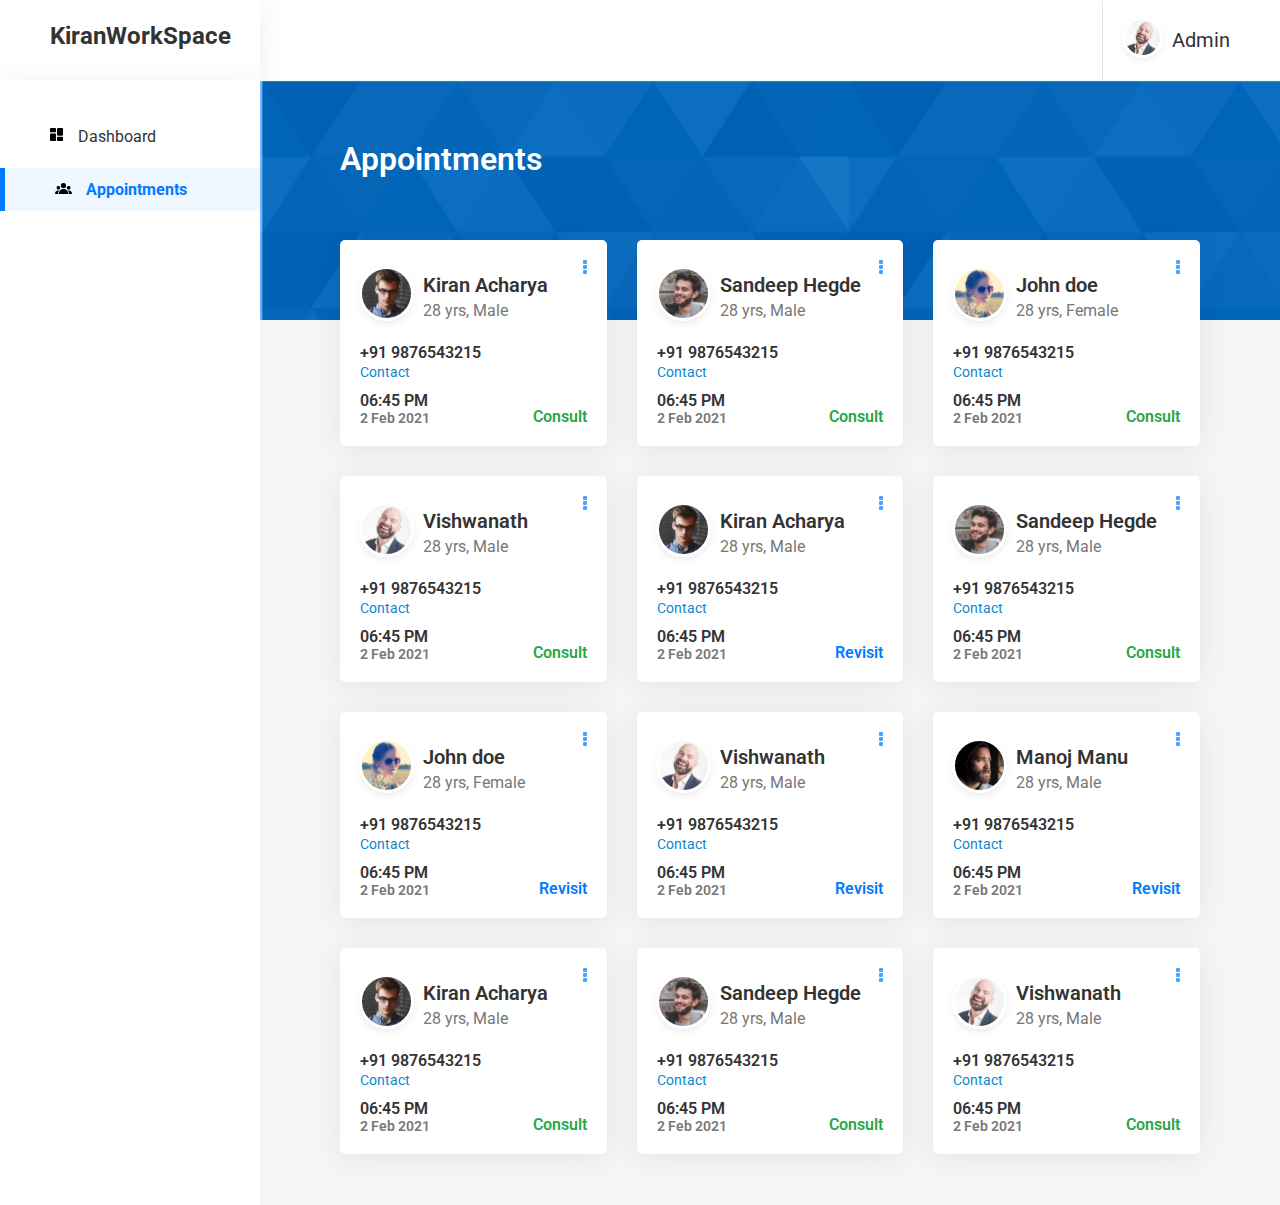
==== index.html @ a936ee46 "First page done" ====
<!DOCTYPE html>
<html lang="en">
  <head>
    <meta charset="UTF-8" />
    <meta http-equiv="X-UA-Compatible" content="IE=edge" />
    <meta name="viewport" content="width=device-width, initial-scale=1.0" />
    <title>KiranWorkSpace</title>

    <!-- Custom CSS -->
    <link rel="stylesheet" href="assets/css/style.css" />
  </head>
  <body>
    <!-- Header Section HTML Start -->

    <header id="Header">
      <div class="header-wrapper">
        <div class="logo">
          <a href="#">KiranWorkSpace</a>
        </div>
        <div class="admin">
          <img src="assets/images/admin.png" alt="admin" />
          <h4>Admin</h4>
        </div>
      </div>
    </header>

    <!-- Header Section HTML End -->

    <!-- Appointment Body Section HTML Start -->

    <div id="Appoinment-body">
      <div class="appointment-body-wrapper">
        <div class="sidebar">
          <div class="sidebar-menu">
            <li>
              <a href="#">
                <img src="assets/images/dashboard.png" alt="dashboard" />
                Dashboard</a
              >
            </li>
            <li>
              <a class="active" href="#">
                <img src="assets/images/appointment.png" alt="appointment" />
                Appointments</a
              >
            </li>
          </div>
        </div>
        <div class="appointment">
          <div class="appointment-wrapper">
            <h2>Appointments</h2>
          </div>
          <div class="appoint-card-wrapper">
            <div class="appointment-card">
              <div class="user">
                <div class="user-info">
                  <img src="assets/images/user-1.png" alt="user-1" />
                  <div>
                    <h4>Kiran Acharya</h4>
                    <h6>28 yrs, Male</h6>
                  </div>
                </div>
                <img src="assets/images/3dots.png" alt="3dots" />
              </div>
              <div class="contact-info">
                <h4>+91 9876543215</h4>
                <a href="#">Contact</a>
              </div>
              <div class="consult-time">
                <div class="appointment-time">
                  <h4>06:45 PM</h4>
                  <h6>2 Feb 2021</h6>
                </div>
                <a href="#">Consult</a>
              </div>
            </div>
            <div class="appointment-card">
              <div class="user">
                <div class="user-info">
                  <img src="assets/images/user-2.png" alt="user-2" />
                  <div>
                    <h4>Sandeep Hegde</h4>
                    <h6>28 yrs, Male</h6>
                  </div>
                </div>
                <img src="assets/images/3dots.png" alt="3dots" />
              </div>
              <div class="contact-info">
                <h4>+91 9876543215</h4>
                <a href="#">Contact</a>
              </div>
              <div class="consult-time">
                <div class="appointment-time">
                  <h4>06:45 PM</h4>
                  <h6>2 Feb 2021</h6>
                </div>
                <a href="#">Consult</a>
              </div>
            </div>
            <div class="appointment-card">
              <div class="user">
                <div class="user-info">
                  <img src="assets/images/user-3.png" alt="user-3" />
                  <div>
                    <h4>John doe</h4>
                    <h6>28 yrs, Female</h6>
                  </div>
                </div>
                <img src="assets/images/3dots.png" alt="3dots" />
              </div>
              <div class="contact-info">
                <h4>+91 9876543215</h4>
                <a href="#">Contact</a>
              </div>
              <div class="consult-time">
                <div class="appointment-time">
                  <h4>06:45 PM</h4>
                  <h6>2 Feb 2021</h6>
                </div>
                <a href="#">Consult</a>
              </div>
            </div>
            <div class="appointment-card">
              <div class="user">
                <div class="user-info">
                  <img src="assets/images/user-4.png" alt="user-4" />
                  <div>
                    <h4>Vishwanath</h4>
                    <h6>28 yrs, Male</h6>
                  </div>
                </div>
                <img src="assets/images/3dots.png" alt="3dots" />
              </div>
              <div class="contact-info">
                <h4>+91 9876543215</h4>
                <a href="#">Contact</a>
              </div>
              <div class="consult-time">
                <div class="appointment-time">
                  <h4>06:45 PM</h4>
                  <h6>2 Feb 2021</h6>
                </div>
                <a href="#">Consult</a>
              </div>
            </div>
            <div class="appointment-card">
              <div class="user">
                <div class="user-info">
                  <img src="assets/images/user-1.png" alt="user-1" />
                  <div>
                    <h4>Kiran Acharya</h4>
                    <h6>28 yrs, Male</h6>
                  </div>
                </div>
                <img src="assets/images/3dots.png" alt="3dots" />
              </div>
              <div class="contact-info">
                <h4>+91 9876543215</h4>
                <a href="#">Contact</a>
              </div>
              <div class="consult-time">
                <div class="appointment-time">
                  <h4>06:45 PM</h4>
                  <h6>2 Feb 2021</h6>
                </div>
                <a class="revisit-btn" href="#">Revisit</a>
              </div>
            </div>
            <div class="appointment-card">
              <div class="user">
                <div class="user-info">
                  <img src="assets/images/user-2.png" alt="user-2" />
                  <div>
                    <h4>Sandeep Hegde</h4>
                    <h6>28 yrs, Male</h6>
                  </div>
                </div>
                <img src="assets/images/3dots.png" alt="3dots" />
              </div>
              <div class="contact-info">
                <h4>+91 9876543215</h4>
                <a href="#">Contact</a>
              </div>
              <div class="consult-time">
                <div class="appointment-time">
                  <h4>06:45 PM</h4>
                  <h6>2 Feb 2021</h6>
                </div>
                <a href="#">Consult</a>
              </div>
            </div>
            <div class="appointment-card">
              <div class="user">
                <div class="user-info">
                  <img src="assets/images/user-3.png" alt="user-3" />
                  <div>
                    <h4>John doe</h4>
                    <h6>28 yrs, Female</h6>
                  </div>
                </div>
                <img src="assets/images/3dots.png" alt="3dots" />
              </div>
              <div class="contact-info">
                <h4>+91 9876543215</h4>
                <a href="#">Contact</a>
              </div>
              <div class="consult-time">
                <div class="appointment-time">
                  <h4>06:45 PM</h4>
                  <h6>2 Feb 2021</h6>
                </div>
                <a class="revisit-btn" href="#">Revisit</a>
              </div>
            </div>
            <div class="appointment-card">
              <div class="user">
                <div class="user-info">
                  <img src="assets/images/user-4.png" alt="user-4" />
                  <div>
                    <h4>Vishwanath</h4>
                    <h6>28 yrs, Male</h6>
                  </div>
                </div>
                <img src="assets/images/3dots.png" alt="3dots" />
              </div>
              <div class="contact-info">
                <h4>+91 9876543215</h4>
                <a href="#">Contact</a>
              </div>
              <div class="consult-time">
                <div class="appointment-time">
                  <h4>06:45 PM</h4>
                  <h6>2 Feb 2021</h6>
                </div>
                <a class="revisit-btn" href="#">Revisit</a>
              </div>
            </div>
            <div class="appointment-card">
              <div class="user">
                <div class="user-info">
                  <img src="assets/images/user-5.png" alt="user-5" />
                  <div>
                    <h4>Manoj Manu</h4>
                    <h6>28 yrs, Male</h6>
                  </div>
                </div>
                <img src="assets/images/3dots.png" alt="3dots" />
              </div>
              <div class="contact-info">
                <h4>+91 9876543215</h4>
                <a href="#">Contact</a>
              </div>
              <div class="consult-time">
                <div class="appointment-time">
                  <h4>06:45 PM</h4>
                  <h6>2 Feb 2021</h6>
                </div>
                <a class="revisit-btn" href="#">Revisit</a>
              </div>
            </div>
            <div class="appointment-card">
              <div class="user">
                <div class="user-info">
                  <img src="assets/images/user-1.png" alt="user-1" />
                  <div>
                    <h4>Kiran Acharya</h4>
                    <h6>28 yrs, Male</h6>
                  </div>
                </div>
                <img src="assets/images/3dots.png" alt="3dots" />
              </div>
              <div class="contact-info">
                <h4>+91 9876543215</h4>
                <a href="#">Contact</a>
              </div>
              <div class="consult-time">
                <div class="appointment-time">
                  <h4>06:45 PM</h4>
                  <h6>2 Feb 2021</h6>
                </div>
                <a href="#">Consult</a>
              </div>
            </div>
            <div class="appointment-card">
              <div class="user">
                <div class="user-info">
                  <img src="assets/images/user-2.png" alt="user-2" />
                  <div>
                    <h4>Sandeep Hegde</h4>
                    <h6>28 yrs, Male</h6>
                  </div>
                </div>
                <img src="assets/images/3dots.png" alt="3dots" />
              </div>
              <div class="contact-info">
                <h4>+91 9876543215</h4>
                <a href="#">Contact</a>
              </div>
              <div class="consult-time">
                <div class="appointment-time">
                  <h4>06:45 PM</h4>
                  <h6>2 Feb 2021</h6>
                </div>
                <a href="#">Consult</a>
              </div>
            </div>
            <div class="appointment-card">
              <div class="user">
                <div class="user-info">
                  <img src="assets/images/user-4.png" alt="user-4" />
                  <div>
                    <h4>Vishwanath</h4>
                    <h6>28 yrs, Male</h6>
                  </div>
                </div>
                <img src="assets/images/3dots.png" alt="3dots" />
              </div>
              <div class="contact-info">
                <h4>+91 9876543215</h4>
                <a href="#">Contact</a>
              </div>
              <div class="consult-time">
                <div class="appointment-time">
                  <h4>06:45 PM</h4>
                  <h6>2 Feb 2021</h6>
                </div>
                <a href="#">Consult</a>
              </div>
            </div>
          </div>
        </div>
      </div>
    </div>

    <!-- Appointment Body Section HTML End -->

    <!-- Custom JavaScript -->
    <script src="assets/js/script.js"></script>
  </body>
</html>
---- assets/css/style.css ----
/* Base Styles CSS Start */

/* Font */
@import url("https://fonts.googleapis.com/css2?family=Roboto:wght@300;400;500;700&display=swap");

* {
  margin: 0;
  padding: 0;
  box-sizing: border-box;
}

body {
  font-family: "Roboto", sans-serif;
  scroll-behavior: smooth;
}

/* Base Styles CSS End */

/* Header Section CSS Start */

.header-wrapper {
  display: flex;
  justify-content: space-between;
  align-items: center;
  background: #ffffff;
}

.logo {
  max-width: 260px;
  width: 100%;
  height: 80px;
  background: #ffffff !important;
  padding-left: 50px;
  box-shadow: 0px 3px 30px rgb(0 0 0 / 7%);
}

.logo a {
  font-size: 24px;
  font-weight: 700;
  text-decoration: none;
  padding-top: 22px;
  color: #333333;
  display: block;
}

.admin {
  display: flex;
  align-items: center;
  padding: 10px 50px 10px 10px;
  border-left: 1px solid #e4e4e4;
}

.admin h4 {
  font-size: 20px;
  font-weight: 400;
  color: #333333;
}

/* Header Section CSS End */

/* Appointment Body Section CSS Start */

.appointment-body-wrapper {
  display: flex;
}

/* Sidebar Section CSS Start */

.sidebar {
  max-width: 260px;
  width: 100%;
  height: 125vh;
  background: #ffffff;
  box-shadow: 0px 3px 30px rgb(0 0 0 / 7%);
}

.sidebar-menu {
  width: 260px;
  padding-top: 30px;
}

.sidebar-menu li {
  list-style: none;
  padding: 5px 0;
}

.sidebar-menu li a {
  font-size: 16px;
  text-decoration: none;
  color: #333333;
  padding: 12px 0 12px 50px;
  display: block;
}

.sidebar-menu li a.active {
  background: #eff7ff;
  color: #007bff;
  font-weight: 700;
  border-left: 5px solid #007bff;
}

.sidebar-menu li a img {
  padding-right: 10px;
}

/* Sidebar Section CSS End */

/* Appointment Card Section CSS Start */

.appointment {
  width: 100%;
  background: #f5f5f5;
}

.appointment-wrapper {
  background: url(../images/appointment-bg.png);
  background-size: cover;
  background-repeat: no-repeat;
  padding: 120px 0px;
}

.appointment-wrapper h2 {
  font-size: 32px;
  font-weight: 600;
  color: #ffffff;
  padding-left: 80px;
  margin-top: -60px;
}

.appoint-card-wrapper {
  display: grid;
  grid-template-columns: repeat(3, 1fr);
  gap: 30px;
  padding: 0 80px;
  position: relative;
  margin-top: -80px;
}

.appointment-card {
  background: #ffffff;
  box-shadow: 0px 3px 30px rgb(0 0 0 / 7%);
  padding: 20px;
  border-radius: 5px;
}

.user {
  display: flex;
  justify-content: space-between;
  align-items: flex-start;
}

.user-info {
  display: flex;
  align-items: center;
  margin-left: -10px;
}

.user-info h4 {
  font-size: 20px;
  font-weight: 600;
  color: #333333;
}

.user-info h6 {
  font-size: 16px;
  font-weight: 400;
  color: #777777;
  padding-top: 4px;
}

.contact-info {
  padding-top: 10px;
}

.contact-info h4 {
  font-size: 16px;
  font-weight: 600;
  color: #333333;
}

.contact-info a {
  font-size: 14px;
  text-decoration: none;
  color: #0c86cd;
}

.consult-time {
  display: flex;
  justify-content: space-between;
  align-items: flex-end;
  padding-top: 10px;
}

.appointment-time h4 {
  font-size: 16px;
  font-weight: 600;
  color: #333333;
}

.appointment-time h6 {
  font-size: 14px;
  font-weight: 600;
  color: #777777;
}

.consult-time a {
  font-size: 16px;
  font-weight: 600;
  text-decoration: none;
  color: #28a745;
}

a.revisit-btn {
  color: #007bff;
}

/* Appointment Card Section CSS End */
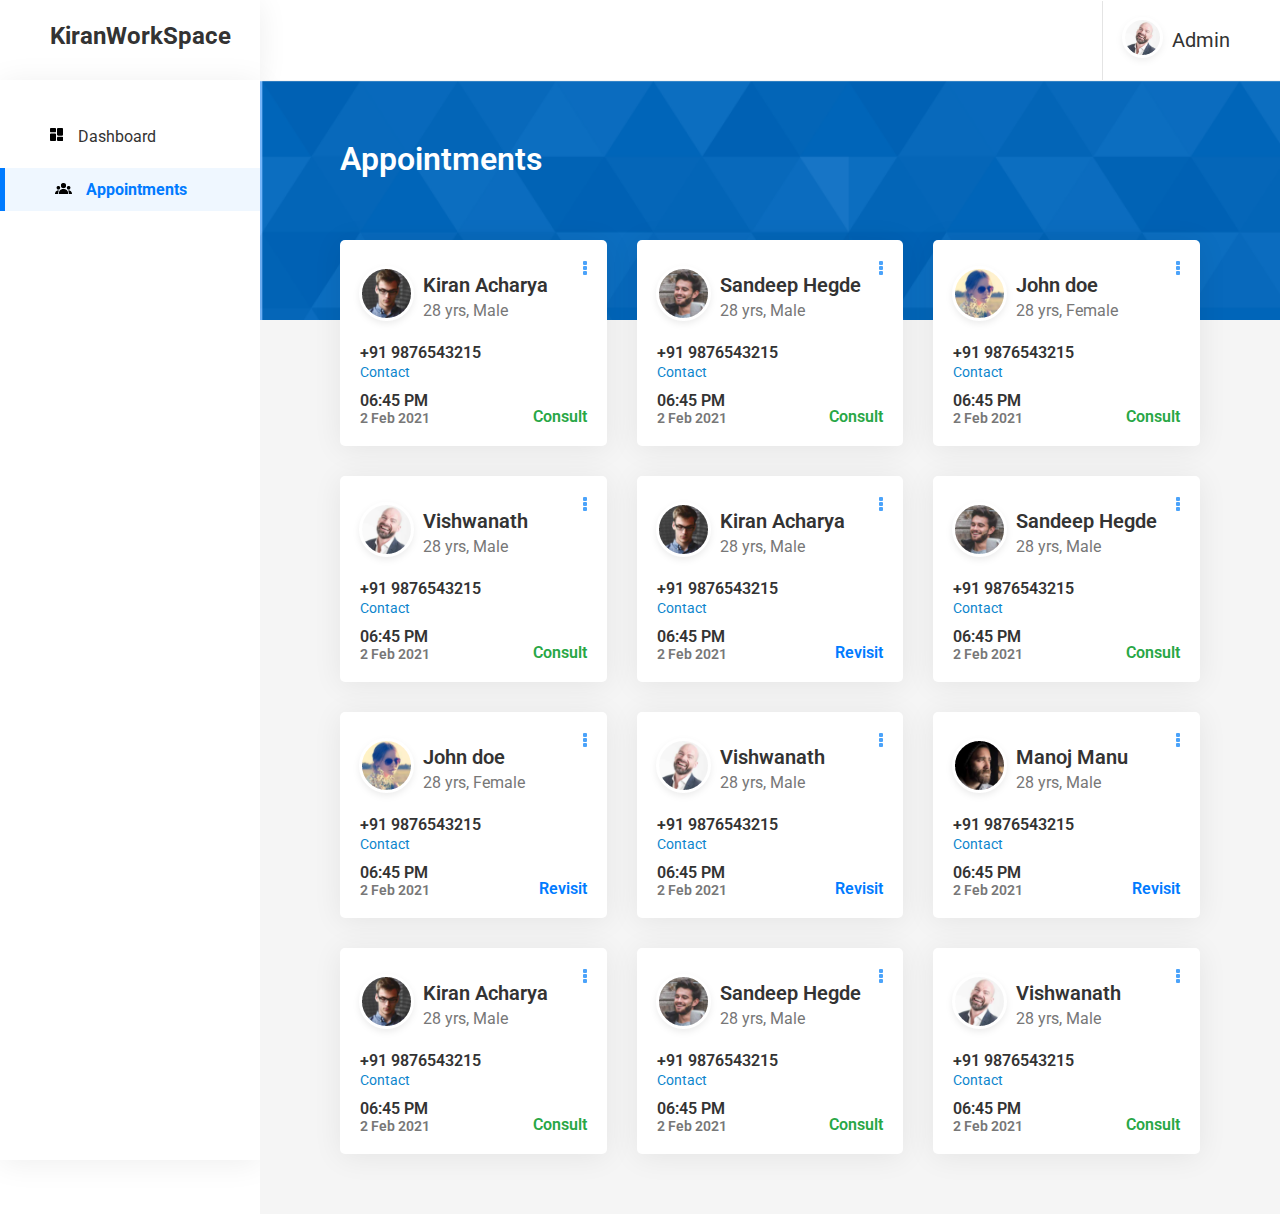
==== commit 24084371: "Project has completed" ====
--- a/index.html
+++ b/index.html
@@ -60,7 +60,9 @@
                     <h6>28 yrs, Male</h6>
                   </div>
                 </div>
-                <img src="assets/images/3dots.png" alt="3dots" />
+                <a href="#"
+                  ><img src="assets/images/3dots.png" alt="3dots"
+                /></a>
               </div>
               <div class="contact-info">
                 <h4>+91 9876543215</h4>
@@ -83,7 +85,9 @@
                     <h6>28 yrs, Male</h6>
                   </div>
                 </div>
-                <img src="assets/images/3dots.png" alt="3dots" />
+                <a href="#"
+                  ><img src="assets/images/3dots.png" alt="3dots"
+                /></a>
               </div>
               <div class="contact-info">
                 <h4>+91 9876543215</h4>
@@ -106,7 +110,9 @@
                     <h6>28 yrs, Female</h6>
                   </div>
                 </div>
-                <img src="assets/images/3dots.png" alt="3dots" />
+                <a href="#"
+                  ><img src="assets/images/3dots.png" alt="3dots"
+                /></a>
               </div>
               <div class="contact-info">
                 <h4>+91 9876543215</h4>
@@ -129,7 +135,9 @@
                     <h6>28 yrs, Male</h6>
                   </div>
                 </div>
-                <img src="assets/images/3dots.png" alt="3dots" />
+                <a href="#"
+                  ><img src="assets/images/3dots.png" alt="3dots"
+                /></a>
               </div>
               <div class="contact-info">
                 <h4>+91 9876543215</h4>
@@ -152,7 +160,9 @@
                     <h6>28 yrs, Male</h6>
                   </div>
                 </div>
-                <img src="assets/images/3dots.png" alt="3dots" />
+                <a href="#"
+                  ><img src="assets/images/3dots.png" alt="3dots"
+                /></a>
               </div>
               <div class="contact-info">
                 <h4>+91 9876543215</h4>
@@ -175,7 +185,9 @@
                     <h6>28 yrs, Male</h6>
                   </div>
                 </div>
-                <img src="assets/images/3dots.png" alt="3dots" />
+                <a href="#"
+                  ><img src="assets/images/3dots.png" alt="3dots"
+                /></a>
               </div>
               <div class="contact-info">
                 <h4>+91 9876543215</h4>
@@ -198,7 +210,9 @@
                     <h6>28 yrs, Female</h6>
                   </div>
                 </div>
-                <img src="assets/images/3dots.png" alt="3dots" />
+                <a href="#"
+                  ><img src="assets/images/3dots.png" alt="3dots"
+                /></a>
               </div>
               <div class="contact-info">
                 <h4>+91 9876543215</h4>
@@ -221,7 +235,9 @@
                     <h6>28 yrs, Male</h6>
                   </div>
                 </div>
-                <img src="assets/images/3dots.png" alt="3dots" />
+                <a href="#"
+                  ><img src="assets/images/3dots.png" alt="3dots"
+                /></a>
               </div>
               <div class="contact-info">
                 <h4>+91 9876543215</h4>
@@ -244,7 +260,9 @@
                     <h6>28 yrs, Male</h6>
                   </div>
                 </div>
-                <img src="assets/images/3dots.png" alt="3dots" />
+                <a href="#"
+                  ><img src="assets/images/3dots.png" alt="3dots"
+                /></a>
               </div>
               <div class="contact-info">
                 <h4>+91 9876543215</h4>
@@ -267,7 +285,9 @@
                     <h6>28 yrs, Male</h6>
                   </div>
                 </div>
-                <img src="assets/images/3dots.png" alt="3dots" />
+                <a href="#"
+                  ><img src="assets/images/3dots.png" alt="3dots"
+                /></a>
               </div>
               <div class="contact-info">
                 <h4>+91 9876543215</h4>
@@ -290,7 +310,9 @@
                     <h6>28 yrs, Male</h6>
                   </div>
                 </div>
-                <img src="assets/images/3dots.png" alt="3dots" />
+                <a href="#"
+                  ><img src="assets/images/3dots.png" alt="3dots"
+                /></a>
               </div>
               <div class="contact-info">
                 <h4>+91 9876543215</h4>
@@ -313,7 +335,9 @@
                     <h6>28 yrs, Male</h6>
                   </div>
                 </div>
-                <img src="assets/images/3dots.png" alt="3dots" />
+                <a href="#"
+                  ><img src="assets/images/3dots.png" alt="3dots"
+                /></a>
               </div>
               <div class="contact-info">
                 <h4>+91 9876543215</h4>
@@ -333,8 +357,5 @@
     </div>
 
     <!-- Appointment Body Section HTML End -->
-
-    <!-- Custom JavaScript -->
-    <script src="assets/js/script.js"></script>
   </body>
 </html>
--- a/assets/css/style.css
+++ b/assets/css/style.css
@@ -69,7 +69,7 @@
 .sidebar {
   max-width: 260px;
   width: 100%;
-  height: 125vh;
+  height: 120vh;
   background: #ffffff;
   box-shadow: 0px 3px 30px rgb(0 0 0 / 7%);
 }
@@ -134,6 +134,7 @@
   padding: 0 80px;
   position: relative;
   margin-top: -80px;
+  margin-bottom: 60px;
 }
 
 .appointment-card {
@@ -215,3 +216,65 @@
 }
 
 /* Appointment Card Section CSS End */
+
+/* Appointment Table CSS Start */
+
+.appointment-table {
+  padding: 0 80px;
+  position: relative;
+  margin-top: -100px;
+}
+
+.appointment-table table {
+  max-width: 100%;
+  width: 100%;
+  border-collapse: separate;
+  border-spacing: 0 15px;
+}
+
+.appointment-table table thead tr {
+  text-align: left;
+  color: #ffffff;
+}
+
+.appointment-table table thead tr th {
+  padding-bottom: 10px;
+}
+
+.appointment-table table tbody tr {
+  background: #ffffff;
+}
+
+.appointment-table table tbody td {
+  border: none;
+  padding: 10px 0;
+}
+
+.appointment-table table tbody td:first-child {
+  padding-left: 15px;
+  border-radius: 5px 0 0 5px;
+}
+
+.appointment-table table tbody td:last-child {
+  padding-left: 30px;
+  border-radius: 0 5px 5px 0;
+}
+
+.appointment-table .contact-info {
+  padding-top: 0;
+}
+
+.appointment-table .consult-button,
+.appointment-table .revisit-button {
+  background: #28a745;
+  color: #ffffff;
+  text-decoration: none;
+  padding: 8px 15px;
+  border-radius: 5px;
+}
+
+.appointment-table .revisit-button {
+  background: #007bff;
+}
+
+/* Appointment Table CSS End */
